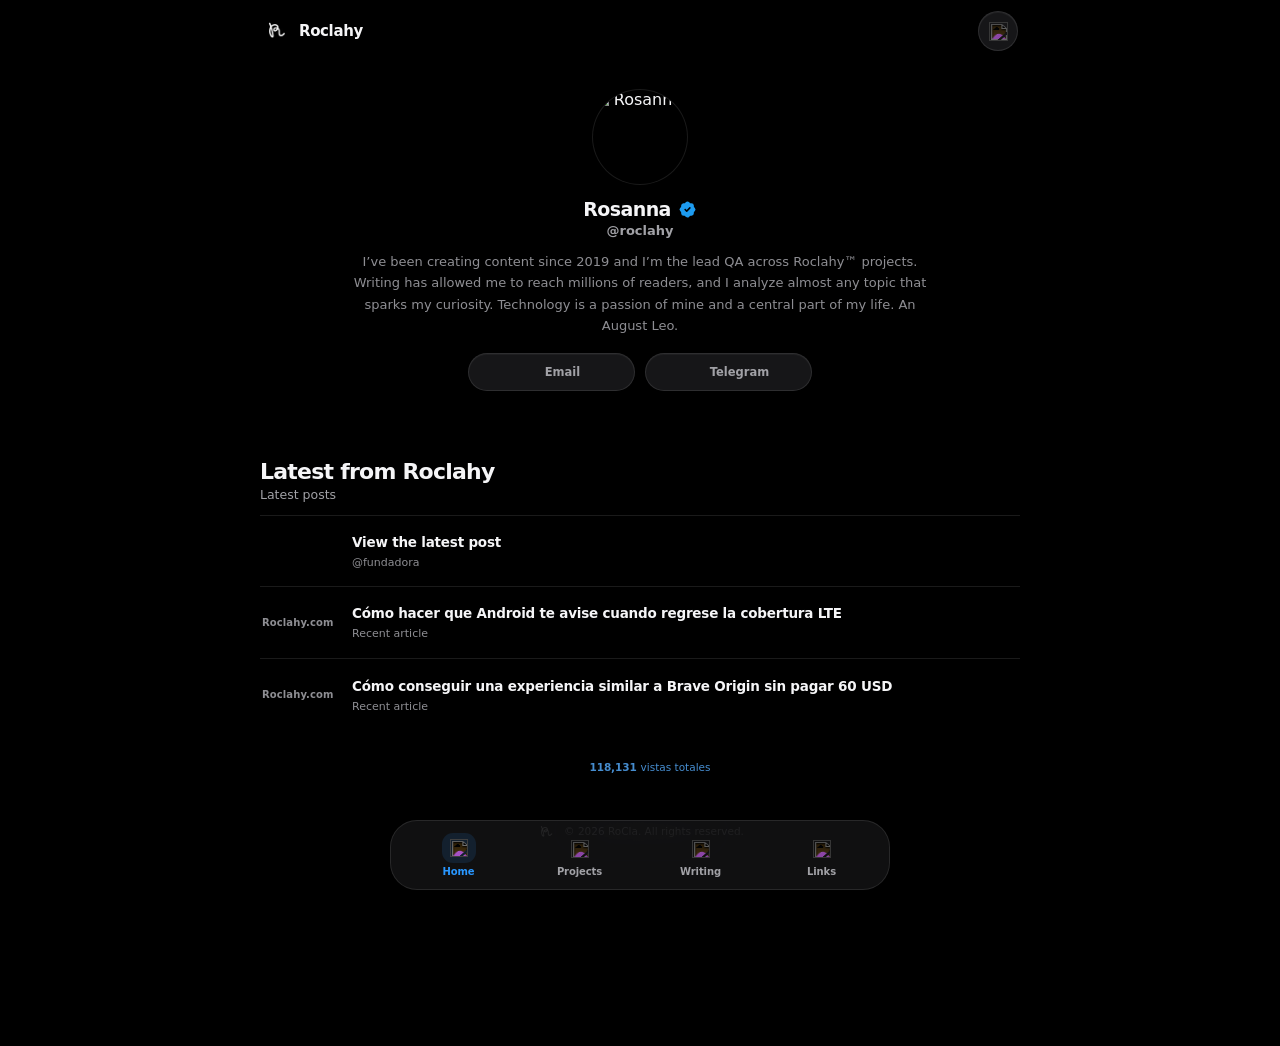
==== roclahy-preview-2026/index.html @ 0fc24453 "perf(portfolio): optimize roclahy.me for slow networks" ====
<!doctype html>
<html lang="es" data-theme="dark">
<head>
<meta charset="utf-8">
<meta name="viewport" content="width=device-width,initial-scale=1,viewport-fit=cover">
<meta name="description" content="Portfolio personal de Rosanna, conocida como Roclahy: tecnología, QA, contenido, escritura y proyectos digitales.">
<meta name="theme-color" content="#f5f5f7" media="(prefers-color-scheme: light)">
<meta name="theme-color" content="#000000" media="(prefers-color-scheme: dark)">
<meta property="og:title" content="Rosanna — Roclahy">
<meta property="og:description" content="Tecnología, QA, contenido, escritura y proyectos digitales.">
<meta property="og:type" content="website">
<meta property="og:url" content="https://roclahy.me/">
<meta property="og:image" content="https://cdn2.lnk.bi/profilepics/-1575227_20260705643.jpg">
<link rel="icon" type="image/webp" href="assets/roclahy-logo.webp">
<title>Rosanna — Roclahy</title>
<link rel="preconnect" href="https://cdn2.lnk.bi" crossorigin>
<link rel="preconnect" href="https://ico.hugeicons.com" crossorigin>
<link rel="dns-prefetch" href="//cdn2.lnk.bi">
<link rel="dns-prefetch" href="//ico.hugeicons.com">
<style>
:root{
  color-scheme:light;
  --bg:#f5f5f7;--surface:#fff;--surface2:rgba(255,255,255,.86);
  --text:#1d1d1f;--muted:#6e6e73;--faint:#86868b;
  --line:rgba(0,0,0,.08);--line2:rgba(0,0,0,.13);
  --accent:#0071e3;--accentSoft:rgba(0,113,227,.08);
  --shadow:0 18px 50px rgba(0,0,0,.07);--icon:none;
}
html[data-theme="dark"]{
  color-scheme:dark;
  --bg:#000;--surface:#161617;--surface2:rgba(28,28,30,.88);
  --text:#f5f5f7;--muted:#a1a1a6;--faint:#8e8e93;
  --line:rgba(255,255,255,.10);--line2:rgba(255,255,255,.16);
  --accent:#2997ff;--accentSoft:rgba(41,151,255,.12);
  --shadow:0 18px 50px rgba(0,0,0,.32);--icon:invert(1);
}
@media(prefers-color-scheme:dark){
  html:not([data-theme]){
    color-scheme:dark;
    --bg:#000;--surface:#161617;--surface2:rgba(28,28,30,.88);
    --text:#f5f5f7;--muted:#a1a1a6;--faint:#8e8e93;
    --line:rgba(255,255,255,.10);--line2:rgba(255,255,255,.16);
    --accent:#2997ff;--accentSoft:rgba(41,151,255,.12);
    --shadow:0 18px 50px rgba(0,0,0,.32);--icon:invert(1);
  }
}
*{box-sizing:border-box}
html{background:var(--bg);scroll-behavior:smooth}
body{
  margin:0;min-width:320px;min-height:100vh;
  padding:0 14px calc(108px + env(safe-area-inset-bottom));
  background:radial-gradient(circle at 8% 0,rgba(0,113,227,.06),transparent 26rem),var(--bg);
  color:var(--text);
  font-family:"Inter",system-ui,-apple-system,BlinkMacSystemFont,"SF Pro Text","Segoe UI",Roboto,"Helvetica Neue",Arial,sans-serif;
  -webkit-font-smoothing:antialiased;text-rendering:optimizeLegibility;
}
button,a{font:inherit;-webkit-tap-highlight-color:transparent}
button{color:inherit}
a{color:inherit;text-decoration:none}
img{display:block}
.topbar{
  position:sticky;top:0;z-index:40;width:min(100%,760px);height:64px;margin:auto;
  display:flex;align-items:center;justify-content:space-between;gap:12px;
  background:color-mix(in srgb,var(--bg) 80%,transparent);
  backdrop-filter:blur(20px) saturate(150%);-webkit-backdrop-filter:blur(20px) saturate(150%);
}
.brand{display:flex;align-items:center;gap:10px;font-size:16px;font-weight:700;letter-spacing:-.025em}
.brand-logo{width:32px;height:32px;border-radius:10px;object-fit:cover}
.theme-btn{
  width:42px;height:42px;display:grid;place-items:center;border:1px solid var(--line);
  border-radius:50%;background:var(--surface2);cursor:pointer
}
.hicon{width:19px;height:19px;object-fit:contain;filter:var(--icon);opacity:.82}
.shell{width:min(100%,760px);margin:auto}
.panel{animation:in .2s ease}
.panel[hidden]{display:none!important}
@keyframes in{from{opacity:0;transform:translateY(6px)}to{opacity:1;transform:none}}
.hero{
  display:block;text-align:center;
  padding:34px 0 28px;border-bottom:1px solid var(--line)
}
.profile-block{display:flex;flex-direction:column;align-items:center}
.profile-name{display:inline-flex;align-items:center;justify-content:center;gap:7px;margin-top:12px;font-size:18px;font-weight:750;letter-spacing:-.03em}
.profile-handle{margin-top:4px;color:var(--muted);font-size:14px;font-weight:600}
.profile-description{
  max-width:620px;margin:12px auto 0;color:var(--faint);
  font-size:13px;line-height:1.55;letter-spacing:.01em
}
.site-metric{
  display:flex;align-items:center;justify-content:center;gap:7px;
  margin:22px auto 0;padding:12px 0 0;border-top:1px solid var(--line);
  color:var(--accent);font-size:11px
}
.site-metric-icon{
  width:14px;height:14px;display:inline-block;flex:0 0 auto;
  background:currentColor;
  -webkit-mask:url("https://ico.hugeicons.com/view-stroke-rounded%402x.webp") center/contain no-repeat;
  mask:url("https://ico.hugeicons.com/view-stroke-rounded%402x.webp") center/contain no-repeat;
}
.site-metric-main{display:flex;align-items:baseline;gap:4px;flex-wrap:wrap}
.site-metric strong{font-size:11.5px;line-height:1;font-weight:700;letter-spacing:-.01em;color:currentColor}
.site-metric span{color:currentColor;font-size:11px;font-weight:550}
.verified-icon{width:19px;height:19px;color:#1d9bf0;flex:0 0 auto}
.hero h1{margin-top:24px}
.avatar{
  width:82px;height:82px;border-radius:50%;object-fit:cover;object-position:center 34%;
  box-shadow:0 0 0 1px var(--line),0 10px 26px rgba(0,0,0,.09)
}
.kicker{margin:0 0 8px;color:var(--accent);font-size:13px;font-weight:700}
h1,h2,h3{margin:0;letter-spacing:-.045em}
h1{font-size:clamp(36px,7vw,60px);line-height:1}
h2{font-size:clamp(34px,6vw,52px);line-height:1.02}
h3{font-size:20px}
.lead{
  max-width:690px;margin:14px auto 0;color:var(--muted);font-size:17px;line-height:1.5;letter-spacing:-.018em
}
.identity{
  margin:12px auto 0;color:var(--faint);font-size:13px;line-height:1.55
}
.profile-contact-links{
  display:flex;align-items:center;justify-content:center;gap:8px;margin-top:14px;flex-wrap:wrap
}
.profile-contact-links a{
  display:inline-flex;align-items:center;gap:7px;min-height:36px;padding:0 13px;
  border:1px solid var(--line);border-radius:999px;background:var(--surface2);
  color:var(--muted);font-size:11.5px;font-weight:650;
  transition:background .18s ease,border-color .18s ease,color .18s ease
}
.profile-contact-links a:hover{border-color:var(--line2);color:var(--text)}
.profile-contact-links .hicon{width:15px;height:15px}
.latest-section{padding-top:36px}
.latest-title{margin-bottom:14px}
.latest-feed{
  display:grid;overflow:hidden;border:1px solid var(--line);border-radius:22px;
  background:var(--surface)
}
.latest-item{
  min-height:74px;display:grid;grid-template-columns:78px minmax(0,1fr);align-items:center;gap:12px;
  padding:14px 16px;border-bottom:1px solid var(--line);
  transition:background .18s ease
}
.latest-item:last-child{border-bottom:0}
.latest-item:hover{background:var(--accentSoft)}
.latest-item:hover .latest-copy strong{color:var(--text)}
.latest-source{
  display:flex;align-items:center;gap:6px;color:var(--faint);font-size:10.5px;font-weight:650;
  white-space:nowrap
}
.latest-source .hicon{width:17px;height:17px}
.telegram-item .latest-source{color:#2aabee}
.latest-copy{min-width:0}
.latest-copy strong{
  display:-webkit-box;-webkit-box-orient:vertical;-webkit-line-clamp:2;overflow:hidden;
  color:var(--text);font-size:14px;line-height:1.35;letter-spacing:-.015em
}
.latest-copy small{display:block;margin-top:4px;color:var(--faint);font-size:11px;white-space:nowrap;overflow:hidden;text-overflow:ellipsis}
.telegram-item .latest-source{color:#2aabee}
.section{padding:26px 0 0}
.section-title{
  display:flex;align-items:end;justify-content:space-between;gap:14px;margin-bottom:12px
}
.section-title p{margin:0;color:var(--muted);font-size:13px}
.section-title a{color:var(--accent);font-size:13px;font-weight:650}
.rows{display:grid;gap:9px}
.row{
  min-height:76px;display:grid;grid-template-columns:auto 1fr auto;align-items:center;gap:13px;
  padding:13px 15px;border:1px solid var(--line);border-radius:20px;background:var(--surface)
}
.row:hover{border-color:var(--line2)}
.row-icon{
  width:44px;height:44px;border-radius:13px;display:grid;place-items:center;overflow:hidden;
  background:#0b0b0c;border:1px solid var(--line)
}
.row-icon img{width:100%;height:100%;object-fit:cover}
.row-icon.soft{background:var(--accentSoft)}
.row-icon.soft img{width:22px;height:22px;filter:var(--icon)}
.row-copy strong{display:block;font-size:15px;letter-spacing:-.02em}
.row-copy small{display:block;margin-top:4px;color:var(--muted);font-size:12px;line-height:1.35}
.arrow{color:var(--faint);font-size:18px}
.article-row{
  min-height:64px;display:flex;align-items:center;justify-content:space-between;gap:14px;
  padding:13px 2px;border-bottom:1px solid var(--line)
}
.article-row:first-child{border-top:1px solid var(--line)}
.article-row span:first-child{font-size:14px;font-weight:600;line-height:1.35}
.article-row small{display:block;margin-top:3px;color:var(--faint);font-size:11px}
.subhead{padding:28px 0 18px}
.subhead p{max-width:650px;margin:12px 0 0;color:var(--muted);font-size:15px;line-height:1.5}
.project-list{
  display:grid;overflow:hidden;border:1px solid var(--line);border-radius:24px;background:var(--surface)
}
.project{
  min-height:88px;display:grid;grid-template-columns:52px minmax(0,1fr);align-items:center;gap:14px;
  padding:15px 16px;border:0;border-bottom:1px solid var(--line);border-radius:0;background:transparent;
  transition:background .18s ease
}
.project:last-child{border-bottom:0}
.project:hover{background:var(--accentSoft)}
.project-logo{
  width:50px;height:50px;border-radius:14px;overflow:hidden;display:grid;place-items:center;
  background:#050505;border:1px solid var(--line)
}
.project-logo img{width:100%;height:100%;object-fit:cover}
.project-logo.rocla img{width:42px;height:42px;object-fit:contain}
.project-logo.vpn{background:#1460f3}
.project-logo.vpn img{width:42px;height:42px;object-fit:contain}
.project-logo.generic{background:var(--accentSoft)}
.project-logo.generic .hicon{width:23px;height:23px}
.project strong{display:block;font-size:16px;letter-spacing:-.025em}
.project small{display:block;margin-top:5px;color:var(--muted);font-size:12px;line-height:1.38}
.writing-card{
  overflow:hidden;border:1px solid var(--line);border-radius:28px;background:var(--surface);box-shadow:var(--shadow)
}
.writing-hero{
  padding:28px;background:linear-gradient(145deg,rgba(0,0,0,.05),transparent),var(--surface)
}
.writing-mark{
  width:52px;height:52px;margin-bottom:18px;border-radius:16px;display:grid;place-items:center;
  background:#0b0b0c
}
.writing-mark .hicon{filter:invert(1);width:25px;height:25px}
.writing-card h2{font-size:clamp(36px,7vw,56px)}
.writing-card p{max-width:640px;margin:14px 0 0;color:var(--muted);font-size:15px;line-height:1.55}
.books-grid{display:grid;grid-template-columns:repeat(2,minmax(0,1fr));gap:14px;margin-top:22px}
.book-card{display:grid;grid-template-columns:96px 1fr;gap:14px;align-items:center;padding:12px;border:1px solid var(--line);
  border-radius:22px;background:var(--surface2)}
.book-card:hover{border-color:var(--line2)}
.book-cover{width:96px;aspect-ratio:2/3;border-radius:13px;object-fit:cover;box-shadow:0 10px 28px rgba(0,0,0,.18)}
.book-copy strong{display:block;font-size:16px;letter-spacing:-.025em}
.book-copy small{display:block;margin-top:5px;color:var(--muted);font-size:12px;line-height:1.4}
.book-copy .book-cta{display:inline-flex;margin-top:11px;color:var(--accent);font-size:12px;font-weight:700}
.writing-actions{display:flex;flex-wrap:wrap;gap:9px;margin-top:20px}
.cta{
  min-height:42px;display:inline-flex;align-items:center;justify-content:center;padding:0 15px;
  border:0;border-radius:999px;background:var(--accent);color:#fff;font-size:13px;font-weight:700
}
.cta.secondary{background:var(--accentSoft);color:var(--accent)}
.writing-note{
  padding:18px 28px 24px;border-top:1px solid var(--line);color:var(--faint);font-size:12px;line-height:1.5
}
.links-card{
  padding:4px 16px;border:1px solid var(--line);border-radius:24px;background:var(--surface)
}
.link-row{
  min-height:66px;display:grid;grid-template-columns:34px 1fr auto;align-items:center;gap:12px;
  padding:10px 8px;border-bottom:1px solid var(--line)
}
.link-row:last-child{border-bottom:0}
.link-row .hicon{width:20px;height:20px;justify-self:center}
.link-row strong{display:block;font-size:15px}
.link-row small{display:block;margin-top:3px;color:var(--muted);font-size:12px}
details{
  margin-top:12px;border:1px solid var(--line);border-radius:22px;background:var(--surface);overflow:hidden
}
summary{
  min-height:62px;display:flex;align-items:center;justify-content:space-between;gap:12px;
  padding:0 16px;cursor:pointer;list-style:none;font-size:14px;font-weight:650
}
summary::-webkit-details-marker{display:none}
details[open] summary{border-bottom:1px solid var(--line)}
.collabs{
  display:flex;flex-wrap:wrap;gap:8px;padding:16px
}
.collabs span{
  padding:7px 10px;border:1px solid var(--line);border-radius:999px;color:var(--muted);font-size:11px
}
.dock{
  position:fixed;left:50%;bottom:max(10px,env(safe-area-inset-bottom));z-index:60;transform:translateX(-50%);
  width:min(calc(100% - 20px),560px);display:flex;gap:4px;padding:5px;border:1px solid var(--line);
  border-radius:22px;background:color-mix(in srgb,var(--surface) 82%,transparent);
  box-shadow:0 14px 42px rgba(0,0,0,.14);backdrop-filter:blur(28px) saturate(170%);
  -webkit-backdrop-filter:blur(24px) saturate(160%)
}
.dock button{
  flex:1;min-width:0;min-height:52px;display:flex;flex-direction:column;align-items:center;justify-content:center;gap:3px;
  border:0;border-radius:16px;background:transparent;color:var(--muted);cursor:pointer
}
.dock button.is-active{background:var(--accentSoft);color:var(--accent)}
.dock .hicon{width:18px;height:18px}
.dock span{font-size:10px;font-weight:650}
@media(max-width:620px){
  .latest-item{grid-template-columns:66px minmax(0,1fr);gap:10px;min-height:68px;padding:13px 14px}
  .latest-copy strong{font-size:13.5px}
  .books-grid{grid-template-columns:1fr}
  .book-card{grid-template-columns:86px 1fr}
  .book-cover{width:86px}
  body{padding-inline:12px}
  .topbar{height:60px}
  .hero{padding-top:22px}
  .avatar{width:78px;height:78px}
  .profile-description{max-width:330px;font-size:12.5px}
  .site-metric{margin-top:20px;padding-top:11px}
  .site-metric strong{font-size:11.5px}
  h1{font-size:42px}
  .lead{font-size:16px}
  .row{min-height:72px;border-radius:18px}
  .project{min-height:82px;padding:13px 14px}
  .project-logo{width:46px;height:46px}
  .writing-card{border-radius:24px}
  .writing-hero{padding:24px}
  .writing-note{padding:16px 24px 22px}
}
@media(prefers-reduced-motion:reduce){
  *{animation:none!important;transition:none!important;scroll-behavior:auto!important}
}
/* Apple-style refinement */
body{
  background:var(--bg);
}
.topbar{
  height:62px;
  padding:0 2px;
}
.brand{
  gap:9px;
  font-size:15px;
  font-weight:700;
}
.brand-logo{
  width:28px;
  height:28px;
  border-radius:8px;
}
.theme-btn{
  width:40px;
  height:40px;
  background:color-mix(in srgb,var(--surface2) 92%,transparent);
  box-shadow:inset 0 1px 0 rgba(255,255,255,.05);
  transition:transform .18s ease,background .18s ease,border-color .18s ease;
}
.theme-btn:active{transform:scale(.95)}
.hero{
  padding:40px 0 30px;
  border-bottom:0;
}
.avatar{
  width:84px;
  height:84px;
  box-shadow:0 0 0 1px var(--line),0 8px 24px rgba(0,0,0,.10);
}
.profile-name{
  margin-top:14px;
  font-size:19px;
  font-weight:720;
}
.profile-handle{
  margin-top:3px;
  font-size:13px;
}
.profile-description{
  max-width:430px;
  margin-top:13px;
  font-size:12.5px;
  line-height:1.6;
  letter-spacing:0;
}
.profile-contact-links{
  margin-top:16px;
}
.profile-contact-links a{
  min-height:35px;
  padding:0 12px;
  background:color-mix(in srgb,var(--surface2) 92%,transparent);
  box-shadow:inset 0 1px 0 rgba(255,255,255,.04);
}
.latest-section{
  padding-top:38px;
}
.section-title{
  margin-bottom:13px;
}
.section-title h3{
  font-size:22px;
  letter-spacing:-.035em;
}
.section-title p{
  margin-top:3px;
  font-size:12.5px;
}
.latest-feed,
.project-list,
.links-card{
  border-radius:24px;
  background:color-mix(in srgb,var(--surface) 96%,var(--bg));
  box-shadow:0 1px 0 rgba(255,255,255,.025);
}
.latest-item{
  min-height:72px;
  padding:14px 16px;
}
.latest-source{
  font-size:10px;
  letter-spacing:.01em;
}
.latest-copy strong{
  font-size:13.5px;
  line-height:1.38;
}
.project{
  min-height:86px;
  padding:14px 16px;
}
.project-logo{
  width:48px;
  height:48px;
  border-radius:13px;
}
.project strong{
  font-size:15.5px;
}
.project small{
  margin-top:4px;
  line-height:1.42;
}
.writing-card{
  border-radius:26px;
  box-shadow:0 1px 0 rgba(255,255,255,.025);
}
.writing-hero{
  padding:26px;
  background:var(--surface);
}
.book-card{
  border-radius:20px;
  background:color-mix(in srgb,var(--surface2) 94%,transparent);
}
.links-card{
  padding:3px 14px;
}
details{
  border-radius:20px;
  background:color-mix(in srgb,var(--surface) 96%,var(--bg));
}
.site-metric{
  margin:30px auto 0;
  padding:0;
  border:0;
  opacity:.82;
  font-size:10.5px;
  color:color-mix(in srgb,var(--accent) 78%,var(--text));
}
.site-metric-icon{
  width:13px;
  height:13px;
}
.site-metric strong{
  font-size:10.5px;
  font-weight:650;
  color:currentColor;
}
.site-metric span{
  font-size:10.5px;
  font-weight:500;
  color:currentColor;
}
.dock{
  border-radius:24px;
  background:color-mix(in srgb,var(--surface) 78%,transparent);
  box-shadow:0 12px 38px rgba(0,0,0,.16);
  backdrop-filter:blur(30px) saturate(180%);
  -webkit-backdrop-filter:blur(30px) saturate(180%);
}
.dock button{
  border-radius:18px;
}
.dock button.is-active{
  background:color-mix(in srgb,var(--accent) 14%,transparent);
}
.site-footer{
  width:min(100%,760px);
  margin:34px auto 0;
  padding:0 0 28px;
  color:var(--faint);
  text-align:center;
  font-size:10.5px;
  line-height:1.4;
}
@media(max-width:620px){
  .hero{padding-top:30px;padding-bottom:26px}
  .avatar{width:80px;height:80px}
  .latest-section{padding-top:34px}
  .latest-feed,.project-list,.links-card{border-radius:22px}
  .site-metric{margin-top:26px}
  .site-footer{margin-top:28px;padding-bottom:24px}
}

/* Structural refinements */
.latest-feed{
  display:grid;
  overflow:visible;
  border:0;
  border-radius:0;
  background:transparent;
  box-shadow:none;
}
.latest-item{
  min-height:72px;
  padding:14px 2px;
  border-bottom:1px solid var(--line);
  background:transparent;
}
.latest-item:first-child{border-top:1px solid var(--line)}
.latest-item:hover{background:transparent}
.latest-source{justify-content:flex-start}
.telegram-item .latest-source{
  justify-content:center;
  align-self:stretch;
}
.project-list{
  display:grid;
  gap:10px;
  overflow:visible;
  border:0;
  border-radius:0;
  background:transparent;
  box-shadow:none;
}
.project{
  min-height:86px;
  padding:14px 16px;
  border:1px solid var(--line);
  border-radius:21px;
  background:color-mix(in srgb,var(--surface) 96%,var(--bg));
  box-shadow:0 1px 0 rgba(255,255,255,.025);
}
.project:last-child{border-bottom:1px solid var(--line)}
.project:hover{background:var(--surface2);border-color:var(--line2)}
.roclahy-tech-logo{
  background:#050505;
}
.roclahy-tech-logo img{
  width:100%;
  height:100%;
  object-fit:cover;
}
.writing-mark{display:none!important}

/* Cleaner Apple-like tab bar */
.dock{
  width:min(calc(100% - 24px),500px);
  gap:2px;
  padding:7px 8px;
  border-radius:27px;
  background:color-mix(in srgb,var(--surface) 74%,transparent);
  border:1px solid var(--line);
  box-shadow:0 12px 36px rgba(0,0,0,.16);
  backdrop-filter:blur(32px) saturate(190%);
  -webkit-backdrop-filter:blur(32px) saturate(190%);
}
.dock button{
  min-height:54px;
  gap:2px;
  border-radius:18px;
  background:transparent!important;
  color:var(--muted);
}
.dock-icon{
  width:34px;
  height:30px;
  display:grid;
  place-items:center;
  border-radius:11px;
  transition:background .18s ease,transform .18s ease;
}
.dock-label{
  font-size:9.5px;
  font-weight:650;
  letter-spacing:-.01em;
}
.dock button.is-active{
  color:var(--accent);
}
.dock button.is-active .dock-icon{
  background:var(--accentSoft);
  transform:translateY(-1px);
}
.dock button.is-active .dock-icon .hicon{
  opacity:1;
}
.dock button:active .dock-icon{transform:scale(.94)}

/* Footer is deliberately separated from the fixed navigation */
.site-footer{
  display:flex;
  align-items:center;
  justify-content:center;
  gap:8px;
  width:min(100%,760px);
  margin:34px auto 0;
  padding:14px 0 calc(96px + env(safe-area-inset-bottom));
  color:var(--faint);
  font-size:10.5px;
  text-align:center;
}
.site-footer-logo{
  width:20px;
  height:20px;
  border-radius:6px;
  object-fit:cover;
  opacity:.82;
}
@media(max-width:620px){
  .project-list{gap:9px}
  .project{border-radius:20px}
  .dock{width:calc(100% - 24px)}
  .site-footer{padding-bottom:calc(94px + env(safe-area-inset-bottom))}
}

/* Profile balance refinement */
.profile-contact-links{
  display:grid;
  grid-template-columns:repeat(2,minmax(0,1fr));
  width:min(100%,344px);
  margin:16px auto 0;
  gap:10px;
}
.profile-contact-links a{
  width:100%;
  min-height:38px;
  padding:0 14px;
  justify-content:center;
}
.hero{
  padding-top:28px;
}
.avatar{
  width:94px;
  height:94px;
}
@media(max-width:620px){
  .hero{padding-top:18px}
  .avatar{width:90px;height:90px}
  .profile-contact-links{width:min(100%,340px)}
}

/* Bio copy refinement */
.profile-description{
  max-width:590px;
  font-size:13px;
  line-height:1.65;
}
@media(max-width:620px){
  .profile-description{max-width:540px;font-size:12.5px;line-height:1.62}
}
</style>
</head>
<body>
<header class="topbar">
  <a class="brand" href="#inicio" data-go="inicio" aria-label="Roclahy, inicio">
    <img class="brand-logo" src="assets/roclahy-logo.webp" alt="" aria-hidden="true" width="28" height="28" decoding="async">
    <span>Roclahy</span>
  </a>
  <button class="theme-btn" id="themeButton" type="button" aria-label="Cambiar a tema claro" title="Cambiar tema">
    <img class="hicon" id="themeIcon" src="https://ico.hugeicons.com/sun-03-stroke-rounded%402x.webp" alt="" aria-hidden="true">
  </button>
</header>

<main class="shell">
  <section class="panel" data-panel="inicio">
    <div class="hero">
      <div class="profile-block">
        <img class="avatar" src="https://cdn2.lnk.bi/profilepics/-1575227_20260705643.jpg" alt="Rosanna" width="82" height="82" fetchpriority="high" decoding="async">
        <div class="profile-name">
          <span>Rosanna</span>
          <svg class="verified-icon" viewBox="0 0 24 24" fill="currentColor" aria-label="Cuenta oficial verificada" role="img">
            <path d="M12.01 2.011a3.2 3.2 0 0 1 2.113 .797l.154 .145l.698 .698a1.2 1.2 0 0 0 .71 .341l.135 .008h1a3.2 3.2 0 0 1 3.195 3.018l.005 .182v1c0 .27 .092 .533 .258 .743l.09 .1l.697 .698a3.2 3.2 0 0 1 .147 4.382l-.145 .154l-.698 .698a1.2 1.2 0 0 0 -.341 .71l-.008 .135v1a3.2 3.2 0 0 1 -3.018 3.195l-.182 .005h-1a1.2 1.2 0 0 0 -.743 .258l-.1 .09l-.698 .697a3.2 3.2 0 0 1 -4.382 .147l-.154 -.145l-.698 -.698a1.2 1.2 0 0 0 -.71 -.341l-.135 -.008h-1a3.2 3.2 0 0 1 -3.195 -3.018l-.005 -.182v-1a1.2 1.2 0 0 0 -.258 -.743l-.09 -.1l-.697 -.698a3.2 3.2 0 0 1 -.147 -4.382l.145 -.154l.698 -.698a1.2 1.2 0 0 0 .341 -.71l.008 -.135v-1l.005 -.182a3.2 3.2 0 0 1 3.013 -3.013l.182 -.005h1a1.2 1.2 0 0 0 .743 -.258l.1 -.09l.698 -.697a3.2 3.2 0 0 1 2.269 -.944zm3.697 7.282a1 1 0 0 0 -1.414 0l-3.293 3.292l-1.293 -1.292l-.094 -.083a1 1 0 0 0 -1.32 1.497l2 2l.094 .083a1 1 0 0 0 1.32 -.083l4 -4l.083 -.094a1 1 0 0 0 -.083 -1.32z"/>
          </svg>
        </div>
        <div class="profile-handle">@roclahy</div>
        <p class="profile-description" data-i18n="profile_description">Escribo contenido desde 2019 y soy la principal QA de los proyectos de Roclahy™. Escribir me ha permitido llegar a millones de lectores, y analizo casi cualquier tema que despierte mi curiosidad. La tecnología me apasiona y ocupa una parte central de mi vida. Leo de agosto.</p>
      </div>
      <div class="profile-contact-links" aria-label="Contacto rápido">
        <a href="mailto:ros@pm.me">
          <img class="hicon" src="https://ico.hugeicons.com/mail-01-stroke-rounded%402x.webp" alt="" aria-hidden="true">
          <span data-i18n="email">Correo</span>
        </a>
        <a href="https://t.me/fundadora" target="_blank" rel="noopener">
          <img class="hicon" src="https://ico.hugeicons.com/telegram-stroke-rounded%402x.webp" alt="" aria-hidden="true">
          <span data-i18n="telegram">Telegram</span>
        </a>
      </div>
    </div>
    <div class="section latest-section">
      <div class="section-title latest-title">
        <div><h3 data-i18n="latest_title">Último en Roclahy</h3><p data-i18n="latest_subtitle">Publicaciones más recientes</p></div>
      </div>

      <div class="latest-feed" id="latestFeed">
        <a class="latest-item telegram-item" id="latestTelegram" href="https://t.me/fundadora" target="_blank" rel="noopener">
          <span class="latest-source" aria-label="Publicación del canal de Telegram">
            <img class="hicon" src="https://ico.hugeicons.com/telegram-stroke-rounded%402x.webp" alt="" aria-hidden="true">
          </span>
          <span class="latest-copy">
            <strong id="latestTelegramText">Ver la publicación más reciente</strong>
            <small id="latestTelegramMeta">@fundadora</small>
          </span>
        </a>

        <a class="latest-item" id="latestArticle1" href="https://roclahy.com/2026/08/como-hacer-que-android-te-avise-cuando.html" target="_blank" rel="noopener">
          <span class="latest-source">Roclahy.com</span>
          <span class="latest-copy">
            <strong>Cómo hacer que Android te avise cuando regrese la cobertura LTE</strong>
            <small data-i18n="recent_article">Artículo reciente</small>
          </span>
        </a>

        <a class="latest-item" id="latestArticle2" href="https://roclahy.com/2026/04/como-conseguir-una-experiencia-similar.html" target="_blank" rel="noopener">
          <span class="latest-source">Roclahy.com</span>
          <span class="latest-copy">
            <strong>Cómo conseguir una experiencia similar a Brave Origin sin pagar 60 USD</strong>
            <small data-i18n="recent_article">Artículo reciente</small>
          </span>
        </a>
      </div>
    </div>

    <div class="site-metric" aria-label="Vistas totales del sitio">
      <span class="site-metric-icon" aria-hidden="true"></span>
      <div class="site-metric-main">
        <strong id="siteViewsTotal">118,131</strong>
        <span>vistas totales</span>
      </div>
    </div>
  </section>

  <section class="panel" data-panel="proyectos" hidden>
    <div class="subhead">
      <p class="kicker" data-i18n="projects_kicker">Selección</p>
      <h2 data-i18n="projects_title">Proyectos</h2>
      <p data-i18n="projects_intro">Una selección de proyectos en los que trabajo.</p>
    </div>
    <div class="project-list">
      <a class="project" href="https://roclaussd.roclahy.com/" target="_blank" rel="noopener">
        <span class="project-logo rocla"><img src="https://roclaussd.roclahy.com/assets/logo.svg?v=20260904-43" alt="Logo de RoCla USSD" loading="lazy" decoding="async" fetchpriority="low"></span>
        <span><strong>RoCla USSD</strong><small data-i18n="project_ussd">Una app Android ligera para gestionar tu línea Cubacel: planes, consultas, red y seguridad.</small></span>
      </a>
      <a class="project" href="https://roclavpn.com" target="_blank" rel="noopener">
        <span class="project-logo vpn"><img src="https://vpn.roclahy.com/roclavpn-logo.webp" alt="Logo de RoCla VPN" loading="lazy" decoding="async" fetchpriority="low"></span>
        <span><strong>RoCla VPN</strong><small data-i18n="project_vpn">Una VPN multiprotocolo pensada para Cuba, con herramientas contra bloqueos, censura y anuncios.</small></span>
      </a>
      <a class="project" href="https://astra.roclahy.com/" target="_blank" rel="noopener">
        <span class="project-logo"><img src="assets/astra-logo.webp" alt="Logo de ASTRA" loading="lazy" decoding="async" fetchpriority="low"></span>
        <span><strong>ASTRA</strong><small data-i18n="project_astra">Una plataforma para crear asistentes de Telegram entrenados con tu propio conocimiento y potenciados por IA.</small></span>
      </a>
      <a class="project" href="https://roclahy.com/" target="_blank" rel="noopener">
        <span class="project-logo"><img src="assets/roclahy-com-logo.webp" alt="Logo de Roclahy.com" loading="lazy" decoding="async" fetchpriority="low"></span>
        <span><strong>Roclahy.com</strong><small data-i18n="project_roclahy">Mi publicación de tecnología, con tutoriales, reseñas, análisis y soluciones para el día a día digital.</small></span>
      </a>
    </div>
  </section>

  <section class="panel" data-panel="escritura" hidden>
    <div class="subhead">
      <p class="kicker" data-i18n="writing_kicker">Escritura</p>
      <h2 data-i18n="writing_title">También escribo ficción.</h2>
      <p data-i18n="writing_intro">La tecnología es una parte de lo que hago; la escritura es otra.</p>
    </div>
    <article class="writing-card">
      <div class="writing-hero">
        <p class="kicker" data-i18n="bebe_kicker">Una historia Wenclair</p>
        <h2>Bebé Addams</h2>
        <p data-i18n="bebe_desc">Bebé Addams es mi proyecto de ficción dentro del universo de los Addams, con humor oscuro, drama y una historia contada desde mi propia mirada.</p>
        <div class="books-grid">
          <a class="book-card" href="https://www.wattpad.com/story/404172546" target="_blank" rel="noopener">
            <img class="book-cover" src="assets/bebe-addams-1.webp" alt="Portada de Bebé Addams, libro 1" loading="lazy" decoding="async" fetchpriority="low">
            <span class="book-copy"><strong data-i18n="book1">Libro 1</strong><small data-i18n="book1_meta">Bebé Addams · Popular</small><span class="book-cta" data-i18n="read_wattpad">Leer en Wattpad</span></span>
          </a>
          <a class="book-card" href="https://www.wattpad.com/story/406864800" target="_blank" rel="noopener">
            <img class="book-cover" src="assets/bebe-addams-2.webp" alt="Portada rosa de Bebé Addams, libro 2" loading="lazy" decoding="async" fetchpriority="low">
            <span class="book-copy"><strong data-i18n="book2">Libro 2</strong><small data-i18n="book2_meta">Bebé Addams · Nuevo</small><span class="book-cta" data-i18n="read_wattpad">Leer en Wattpad</span></span>
          </a>
        </div>
      </div>
      <div class="writing-note" data-i18n="bebe_note">Bebé Addams llegó al #1 de la categoría Wenclair en Wattpad en español. Actualmente tiene dos libros y una banda sonora para acompañar la lectura.</div>
    </article>

    <div class="section">
      <div class="section-title"><div><h3 data-i18n="tech_writing_title">Escritura tecnológica</h3><p data-i18n="tech_writing_subtitle">También escribo sobre tecnología.</p></div></div>
      <a class="row" href="https://roclahy.com/" target="_blank" rel="noopener">
        <span class="row-icon roclahy-tech-logo"><img id="roclahyTechLogo" alt="Logo de Roclahy.com"></span>
        <span class="row-copy"><strong>Roclahy.com</strong><small data-i18n="tech_writing_desc">Artículos, análisis, tutoriales, reseñas y opinión sobre tecnología.</small></span>
      </a>
    </div>
  </section>

  <section class="panel" data-panel="enlaces" hidden>
    <div class="subhead">
      <p class="kicker" data-i18n="links_kicker">Enlaces oficiales</p>
      <h2 data-i18n="links_title">Dónde encontrarme</h2>
      <p data-i18n="links_intro">Aquí están mis enlaces oficiales.</p>
    </div>
    <div class="links-card">
      <a class="link-row" href="https://roclahy.com/" target="_blank" rel="noopener">
        <img class="hicon" src="https://ico.hugeicons.com/globe-02-stroke-rounded%402x.webp" alt=""><span><strong>Roclahy.com</strong><small data-i18n="official_site">Sitio oficial</small></span>
      </a>
      <a class="link-row" href="https://t.me/fundadora" target="_blank" rel="noopener">
        <img class="hicon" src="https://ico.hugeicons.com/telegram-stroke-rounded%402x.webp" alt=""><span><strong>Telegram</strong><small>t.me/fundadora</small></span>
      </a>
      <a class="link-row" href="mailto:ros@pm.me">
        <img class="hicon" src="https://ico.hugeicons.com/mail-01-stroke-rounded%402x.webp" alt=""><span><strong data-i18n="email">Correo</strong><small>ros@pm.me</small></span>
      </a>
    </div>

    <details>
      <summary><span data-i18n="collabs">Colaboraciones y trayectoria</span><span class="disclosure">＋</span></summary>
      <div class="collabs">
        <span>Lnk.Bio</span><span>Solid Explorer</span><span>Telegraph X</span><span>2FAS Auth</span><span>Proton</span>
        <span>Combot</span><span>NotifyMe.Music</span><span>ReactBot</span><span>EmailGate</span><span>Spotify Release</span>
        <span>Livegram</span><span>Keep Bot</span><span>Sats.mobi</span>
      </div>
    </details>
  </section>
</main>

<footer class="site-footer">
    <img class="site-footer-logo" src="assets/roclahy-logo.webp" alt="" aria-hidden="true" loading="lazy" decoding="async" fetchpriority="low">
    <span data-i18n="footer">© 2026 RoCla. Derechos reservados.</span>
  </footer>

<nav class="dock" aria-label="Navegación del portfolio" data-i18n-aria="nav_aria">
  <button type="button" class="is-active" data-nav="inicio">
    <span class="dock-icon"><img class="hicon" src="https://ico.hugeicons.com/home-01-stroke-rounded%402x.webp" alt=""></span>
    <span class="dock-label" data-i18n="nav_home">Inicio</span>
  </button>
  <button type="button" data-nav="proyectos">
    <span class="dock-icon"><img class="hicon" src="https://ico.hugeicons.com/briefcase-02-stroke-rounded%402x.webp" alt=""></span>
    <span class="dock-label" data-i18n="nav_projects">Proyectos</span>
  </button>
  <button type="button" data-nav="escritura">
    <span class="dock-icon"><img class="hicon" src="https://ico.hugeicons.com/pencil-edit-01-stroke-rounded%402x.webp" alt=""></span>
    <span class="dock-label" data-i18n="nav_writing">Escritura</span>
  </button>
  <button type="button" data-nav="enlaces">
    <span class="dock-icon"><img class="hicon" src="https://ico.hugeicons.com/link-01-stroke-rounded%402x.webp" alt=""></span>
    <span class="dock-label" data-i18n="nav_links">Enlaces</span>
  </button>
</nav>

<script>
(() => {
  const root=document.documentElement;
  const panels=[...document.querySelectorAll('[data-panel]')];
  const nav=[...document.querySelectorAll('[data-nav]')];
  const go=[...document.querySelectorAll('[data-go]')];
  const trigger=document.getElementById('themeButton');
  const themeIcon=document.getElementById('themeIcon');

  const browserLanguage=(navigator.languages?.[0]||navigator.language||'es').toLowerCase();
  const locale=browserLanguage.startsWith('en')?'en':'es';
  const messages={
    es:{
      profile_description:'Escribo contenido desde 2019 y soy la principal QA de los proyectos de Roclahy™. Escribir me ha permitido llegar a millones de lectores, y analizo casi cualquier tema que despierte mi curiosidad. La tecnología me apasiona y ocupa una parte central de mi vida. Leo de agosto.',
      telegram:'Telegram',
      email:'Correo',
      latest_title:'Último en Roclahy',
      latest_subtitle:'Publicaciones más recientes',
      projects_kicker:'Selección',
      projects_title:'Proyectos',
      projects_intro:'Una selección de proyectos en los que trabajo.',
      project_ussd:'Una app Android ligera para gestionar tu línea Cubacel: planes, consultas, red y seguridad.',
      project_vpn:'Una VPN multiprotocolo pensada para Cuba, con herramientas contra bloqueos, censura y anuncios.',
      project_astra:'Una plataforma para crear asistentes de Telegram entrenados con tu propio conocimiento y potenciados por IA.',
      project_roclahy:'Mi publicación de tecnología, con tutoriales, reseñas, análisis y soluciones para el día a día digital.',
      writing_kicker:'Escritura',
      writing_title:'También escribo ficción.',
      writing_intro:'La tecnología es una parte de lo que hago; la escritura es otra.',
      bebe_kicker:'Una historia Wenclair',
      bebe_desc:'Bebé Addams es mi proyecto de ficción dentro del universo de los Addams, con humor oscuro, drama y una historia contada desde mi propia mirada.',
      bebe_note:'Bebé Addams llegó al #1 de la categoría Wenclair en Wattpad en español. Actualmente tiene dos libros y una banda sonora para acompañar la lectura.',
      book1:'Libro 1',
      book1_meta:'Bebé Addams · Popular',
      book2:'Libro 2',
      book2_meta:'Bebé Addams · Nuevo',
      read_wattpad:'Leer en Wattpad',
      tech_writing_title:'Escritura tecnológica',
      tech_writing_subtitle:'También escribo sobre tecnología.',
      tech_writing_desc:'Artículos, análisis, tutoriales, reseñas y opinión sobre tecnología.',
      links_kicker:'Enlaces oficiales',
      links_title:'Dónde encontrarme',
      links_intro:'Aquí están mis enlaces oficiales.',
      official_site:'Sitio oficial',
      collabs:'Colaboraciones y trayectoria',
      nav_home:'Inicio',
      nav_projects:'Proyectos',
      nav_writing:'Escritura',
      nav_links:'Enlaces',
      nav_aria:'Navegación del portfolio',
      footer:'© 2026 RoCla. Derechos reservados.',
      recent_post:'Ver la publicación más reciente',
      recent_article:'Artículo reciente',
      views:'vistas totales',
      theme_light:'Cambiar a tema claro',
      theme_dark:'Cambiar a tema oscuro',
      verified:'Cuenta oficial verificada'
    },
    en:{
      profile_description:'I’ve been creating content since 2019 and I’m the lead QA across Roclahy™ projects. Writing has allowed me to reach millions of readers, and I analyze almost any topic that sparks my curiosity. Technology is a passion of mine and a central part of my life. An August Leo.',
      telegram:'Telegram',
      email:'Email',
      latest_title:'Latest from Roclahy',
      latest_subtitle:'Latest posts',
      projects_kicker:'Selected work',
      projects_title:'Projects',
      projects_intro:'A selection of projects I work on.',
      project_ussd:'A lightweight Android app for managing your Cubacel line, including plans, queries, network tools, and security.',
      project_vpn:'A multi-protocol VPN built with Cuba in mind, with tools for bypassing blocks, censorship, and ads.',
      project_astra:'A platform for creating Telegram assistants trained on your own knowledge and powered by AI.',
      project_roclahy:'My technology publication, with tutorials, reviews, analysis, and practical solutions for everyday digital life.',
      writing_kicker:'Writing',
      writing_title:'I also write fiction.',
      writing_intro:'Technology is one part of what I do; writing is another.',
      bebe_kicker:'A Wenclair story',
      bebe_desc:'Bebé Addams is my fiction project set in the Addams universe, with dark humor, drama, and a story told from my own perspective.',
      bebe_note:'Bebé Addams reached #1 in Wattpad’s Spanish-language Wenclair category. It currently has two books and a soundtrack to accompany the reading experience.',
      book1:'Book 1',
      book1_meta:'Bebé Addams · Popular',
      book2:'Book 2',
      book2_meta:'Bebé Addams · New',
      read_wattpad:'Read on Wattpad',
      tech_writing_title:'Technology writing',
      tech_writing_subtitle:'I also write about technology.',
      tech_writing_desc:'Articles, analysis, tutorials, reviews, and technology commentary.',
      links_kicker:'Official links',
      links_title:'Find me here',
      links_intro:'These are my official links.',
      official_site:'Official site',
      collabs:'Collaborations and work',
      nav_home:'Home',
      nav_projects:'Projects',
      nav_writing:'Writing',
      nav_links:'Links',
      nav_aria:'Portfolio navigation',
      footer:'© 2026 RoCla. All rights reserved.',
      recent_post:'View the latest post',
      recent_article:'Recent article',
      views:'total views',
      theme_light:'Switch to light mode',
      theme_dark:'Switch to dark mode',
      verified:'Official verified account'
    }
  };
  const t=(key)=>messages[locale][key]||messages.es[key]||key;
  document.documentElement.lang=locale;
  document.title=locale==='en'?'Rosanna — Roclahy':'Rosanna — Roclahy';
  document.querySelectorAll('[data-i18n]').forEach((el)=>{
    const key=el.dataset.i18n;
    if(messages[locale][key]) el.textContent=messages[locale][key];
  });
  document.querySelectorAll('[data-i18n-aria]').forEach((el)=>{
    const key=el.dataset.i18nAria;
    if(messages[locale][key]) el.setAttribute('aria-label',messages[locale][key]);
  });
  const verified=document.querySelector('.verified-icon');
  if(verified) verified.setAttribute('aria-label',t('verified'));
  const metricLabel=document.querySelector('.site-metric span');
  if(metricLabel) metricLabel.textContent=t('views');
  const tgFallback=document.getElementById('latestTelegramText');
  if(tgFallback) tgFallback.textContent=t('recent_post');

  const techLogo=document.getElementById('roclahyTechLogo');
  const projectTechLogo=document.querySelector('a.project[href="https://roclahy.com/"] .project-logo img');
  if(techLogo && projectTechLogo) techLogo.src=projectTechLogo.src;

  async function loadPortfolioFeed(){
    try{
      const res=await fetch('https://roclahy.com/api/portfolio-feed',{cache:'no-store'});
      if(!res.ok) throw new Error('feed');
      const data=await res.json();

      const tg=document.getElementById('latestTelegram');
      const tgText=document.getElementById('latestTelegramText');
      const tgMeta=document.getElementById('latestTelegramMeta');
      if(data.telegram && tg && tgText){
        tg.href=data.telegram.url || 'https://t.me/fundadora';
        tgText.textContent=data.telegram.text || 'Nueva publicación en Telegram';
        if(tgMeta) tgMeta.textContent=data.telegram.date || '@fundadora';
      }

      const articles=[data.articles?.[0],data.articles?.[1]];
      ['latestArticle1','latestArticle2'].forEach((id,index)=>{
        const item=document.getElementById(id);
        const article=articles[index];
        if(!item || !article) return;
        item.href=article.url;
        const title=item.querySelector('strong');
        const meta=item.querySelector('small');
        if(title) title.textContent=article.title;
        if(meta) meta.textContent=article.category || t('recent_article');
      });
    }catch(_){}
  }
  const runWhenIdle=(fn,timeout=1800)=>{
    if('requestIdleCallback' in window) requestIdleCallback(fn,{timeout});
    else setTimeout(fn,700);
  };
  runWhenIdle(loadPortfolioFeed,2200);

  async function loadSiteViews(){
    const totalEl=document.getElementById('siteViewsTotal');
    if(!totalEl) return;

    try{
      const res=await fetch('/api/views?count=1',{
        method:'GET',
        cache:'no-store',
        credentials:'same-origin'
      });
      if(!res.ok) throw new Error('views');
      const data=await res.json();
      const total=Number(data?.total);
      if(Number.isSafeInteger(total) && total>=118131){
        totalEl.textContent=new Intl.NumberFormat(locale==='en'?'en-US':'es-ES').format(total);
      }
    }catch(_){
      // Keep the imported Lnk.Bio baseline visible if the counter is unavailable.
    }
  }
  runWhenIdle(loadSiteViews,2600);

  function show(name){
    panels.forEach(p=>p.hidden=p.dataset.panel!==name);
    nav.forEach(b=>b.classList.toggle('is-active',b.dataset.nav===name));
    history.replaceState(null,'','#'+name);
    window.scrollTo({top:0,behavior:'smooth'});
  }
  nav.forEach(b=>b.addEventListener('click',()=>show(b.dataset.nav)));
  go.forEach(b=>b.addEventListener('click',(e)=>{if(b.dataset.go){e.preventDefault();show(b.dataset.go)}}));
  const start=location.hash.slice(1);
  if(panels.some(p=>p.dataset.panel===start))show(start);

  function applyTheme(mode){
    const value=mode==='light'?'light':'dark';
    root.setAttribute('data-theme',value);
    localStorage.setItem('roclahy-theme',value);

    const next=value==='dark'?'light':'dark';
    if(themeIcon){
      themeIcon.src=next==='light'
        ? 'https://ico.hugeicons.com/sun-03-stroke-rounded%402x.webp'
        : 'https://ico.hugeicons.com/moon-02-stroke-rounded%402x.webp';
    }
    if(trigger){
      trigger.setAttribute('aria-label',next==='light'?t('theme_light'):t('theme_dark'));
    }
  }

  applyTheme(localStorage.getItem('roclahy-theme')==='light'?'light':'dark');
  trigger.addEventListener('click',()=>{
    const current=root.getAttribute('data-theme')==='light'?'light':'dark';
    applyTheme(current==='dark'?'light':'dark');
  });
})();
</script>
</body>
</html>
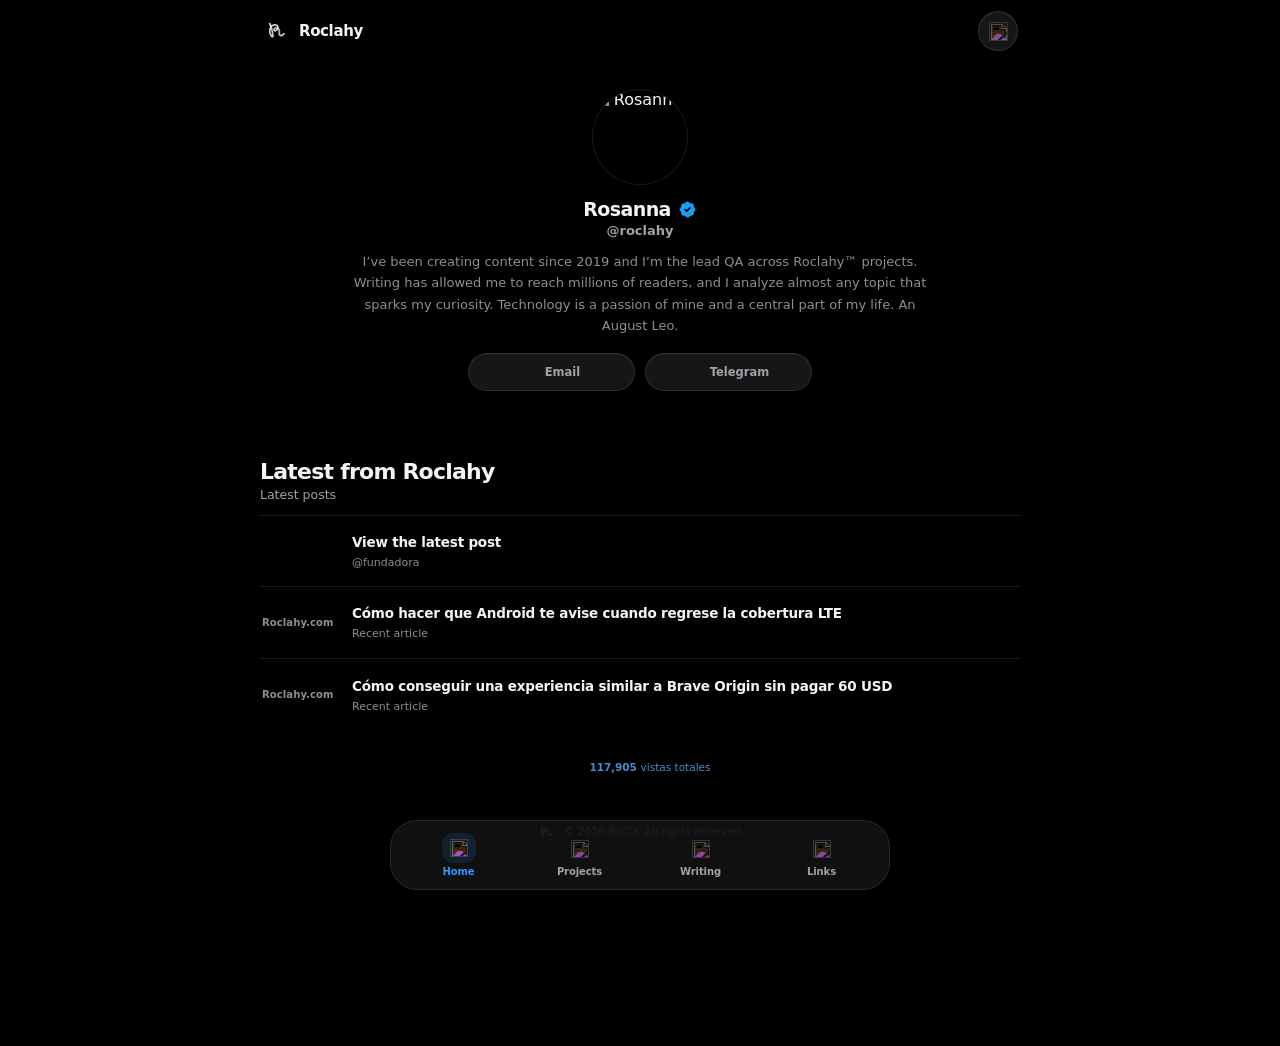
==== commit fdbffe5e: "fix(portfolio): animate views when metric enters viewport" ====
--- a/roclahy-preview-2026/index.html
+++ b/roclahy-preview-2026/index.html
@@ -995,6 +995,72 @@
   };
   runWhenIdle(loadPortfolioFeed,2200);
 
+  const siteViewsState={
+    target:118131,
+    ready:false,
+    visible:false,
+    animated:false
+  };
+
+  const formatSiteViews=(value)=>
+    new Intl.NumberFormat(locale==='en'?'en-US':'es-ES').format(value);
+
+  function animateSiteViews(){
+    const totalEl=document.getElementById('siteViewsTotal');
+    if(!totalEl || siteViewsState.animated || !siteViewsState.visible || !siteViewsState.ready) return;
+
+    siteViewsState.animated=true;
+    const target=siteViewsState.target;
+    const reduceMotion=window.matchMedia?.('(prefers-reduced-motion: reduce)')?.matches;
+
+    if(reduceMotion){
+      totalEl.textContent=formatSiteViews(target);
+      return;
+    }
+
+    const duration=1600;
+    const startedAt=performance.now();
+    totalEl.textContent='0';
+
+    const tick=(now)=>{
+      const progress=Math.min(1,(now-startedAt)/duration);
+      const eased=1-Math.pow(1-progress,4);
+      totalEl.textContent=formatSiteViews(Math.round(target*eased));
+
+      if(progress<1){
+        requestAnimationFrame(tick);
+      }else{
+        totalEl.textContent=formatSiteViews(target);
+      }
+    };
+
+    requestAnimationFrame(tick);
+  }
+
+  function observeSiteViews(){
+    const metric=document.querySelector('.site-metric');
+    if(!metric) return;
+
+    if(!('IntersectionObserver' in window)){
+      siteViewsState.visible=true;
+      animateSiteViews();
+      return;
+    }
+
+    const observer=new IntersectionObserver((entries)=>{
+      const entry=entries[0];
+      if(!entry?.isIntersecting || entry.intersectionRatio<0.35) return;
+
+      siteViewsState.visible=true;
+      observer.disconnect();
+      animateSiteViews();
+    },{
+      threshold:[0,0.35,0.75]
+    });
+
+    observer.observe(metric);
+  }
+
   async function loadSiteViews(){
     const totalEl=document.getElementById('siteViewsTotal');
     if(!totalEl) return;
@@ -1009,13 +1075,18 @@
       const data=await res.json();
       const total=Number(data?.total);
       if(Number.isSafeInteger(total) && total>=118131){
-        totalEl.textContent=new Intl.NumberFormat(locale==='en'?'en-US':'es-ES').format(total);
+        siteViewsState.target=total;
       }
     }catch(_){
-      // Keep the imported Lnk.Bio baseline visible if the counter is unavailable.
+      // Keep the imported Lnk.Bio baseline if the counter is unavailable.
+    }finally{
+      siteViewsState.ready=true;
+      animateSiteViews();
     }
   }
-  runWhenIdle(loadSiteViews,2600);
+
+  observeSiteViews();
+  runWhenIdle(loadSiteViews,1200);
 
   function show(name){
     panels.forEach(p=>p.hidden=p.dataset.panel!==name);
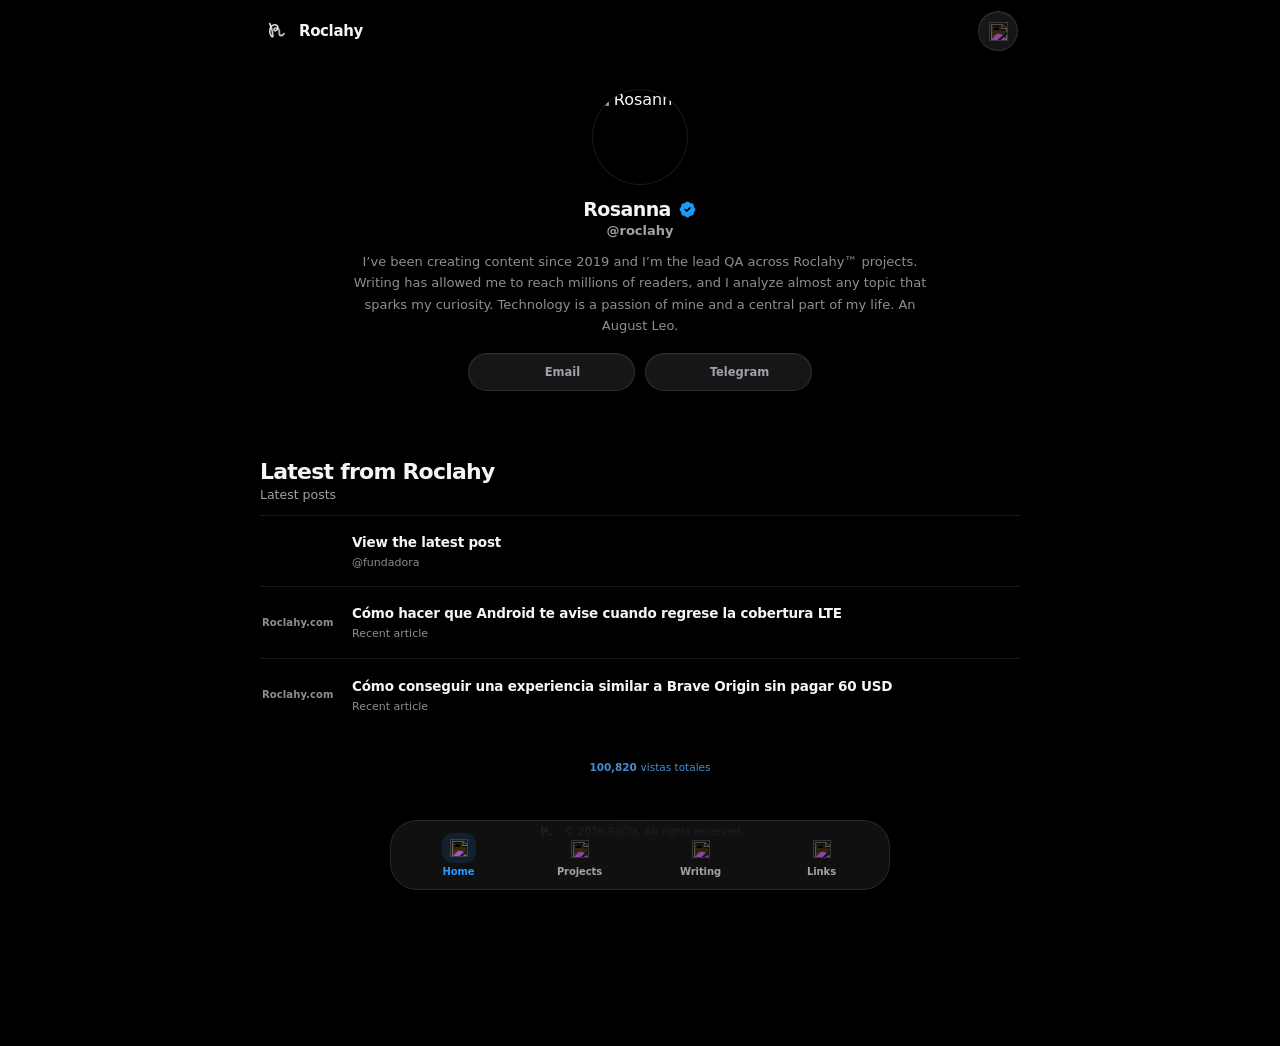
==== commit 128f0f5c: "fix(portfolio): make views count-up visibly run in viewport" ====
--- a/roclahy-preview-2026/index.html
+++ b/roclahy-preview-2026/index.html
@@ -1011,30 +1011,26 @@
 
     siteViewsState.animated=true;
     const target=siteViewsState.target;
-    const reduceMotion=window.matchMedia?.('(prefers-reduced-motion: reduce)')?.matches;
-
-    if(reduceMotion){
-      totalEl.textContent=formatSiteViews(target);
-      return;
-    }
-
-    const duration=1600;
-    const startedAt=performance.now();
-    totalEl.textContent='0';
-
-    const tick=(now)=>{
-      const progress=Math.min(1,(now-startedAt)/duration);
-      const eased=1-Math.pow(1-progress,4);
-      totalEl.textContent=formatSiteViews(Math.round(target*eased));
-
-      if(progress<1){
-        requestAnimationFrame(tick);
-      }else{
-        totalEl.textContent=formatSiteViews(target);
-      }
-    };
-
-    requestAnimationFrame(tick);
+    const duration=2400;
+
+    setTimeout(()=>{
+      const startedAt=performance.now();
+      totalEl.textContent='0';
+
+      const tick=(now)=>{
+        const progress=Math.min(1,(now-startedAt)/duration);
+        const eased=1-Math.pow(1-progress,3);
+        totalEl.textContent=formatSiteViews(Math.round(target*eased));
+
+        if(progress<1){
+          requestAnimationFrame(tick);
+        }else{
+          totalEl.textContent=formatSiteViews(target);
+        }
+      };
+
+      requestAnimationFrame(tick);
+    },300);
   }
 
   function observeSiteViews(){
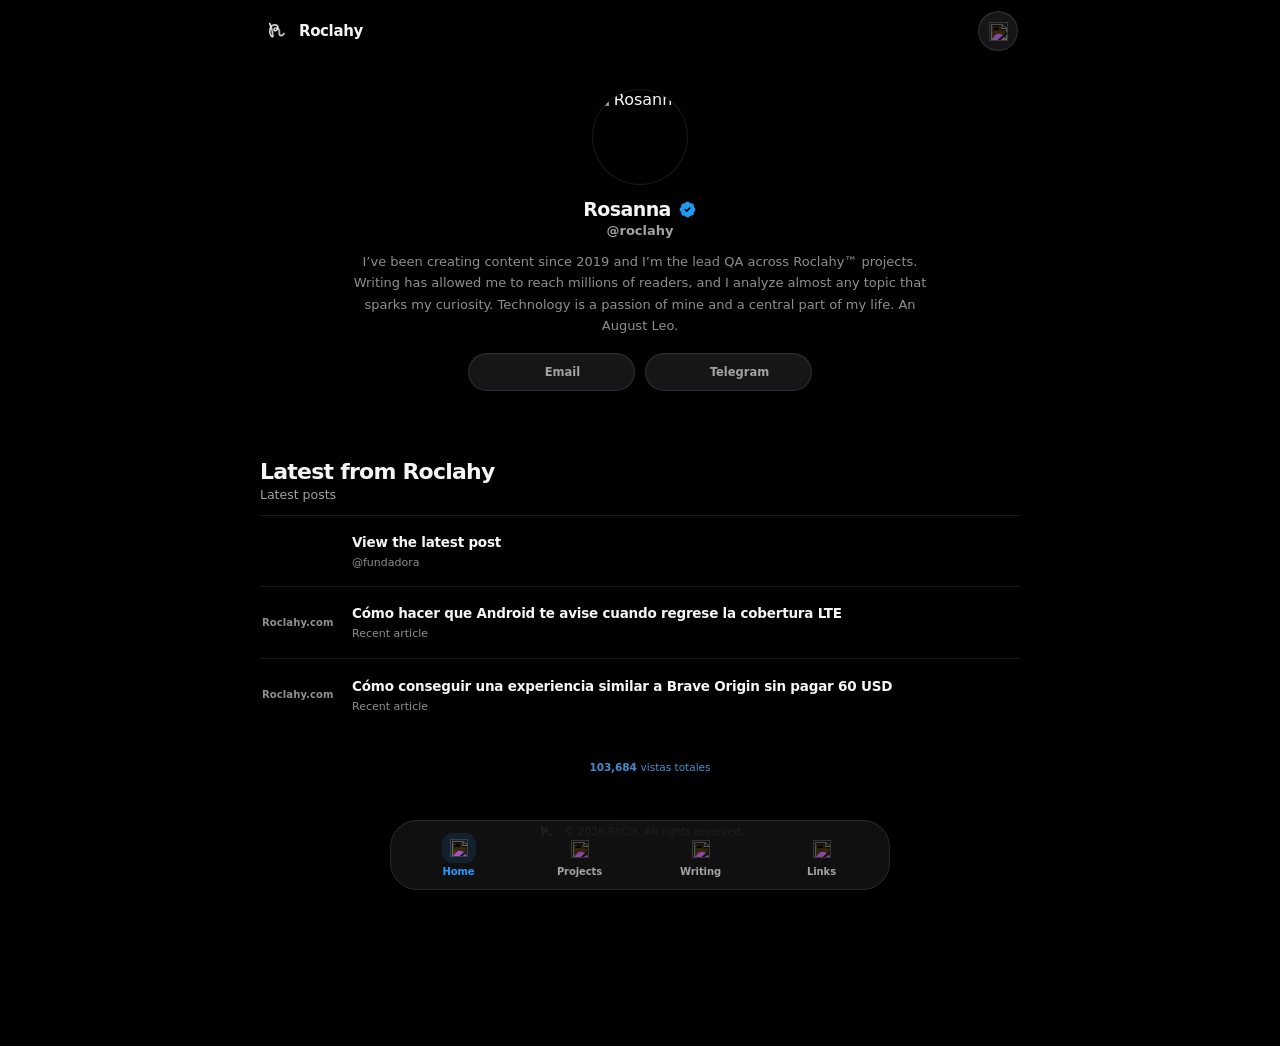
==== commit 64f31a4d: "fix(portfolio): load viewport views animation externally" ====
--- a/roclahy-preview-2026/index.html
+++ b/roclahy-preview-2026/index.html
@@ -995,94 +995,7 @@
   };
   runWhenIdle(loadPortfolioFeed,2200);
 
-  const siteViewsState={
-    target:118131,
-    ready:false,
-    visible:false,
-    animated:false
-  };
-
-  const formatSiteViews=(value)=>
-    new Intl.NumberFormat(locale==='en'?'en-US':'es-ES').format(value);
-
-  function animateSiteViews(){
-    const totalEl=document.getElementById('siteViewsTotal');
-    if(!totalEl || siteViewsState.animated || !siteViewsState.visible || !siteViewsState.ready) return;
-
-    siteViewsState.animated=true;
-    const target=siteViewsState.target;
-    const duration=2400;
-
-    setTimeout(()=>{
-      const startedAt=performance.now();
-      totalEl.textContent='0';
-
-      const tick=(now)=>{
-        const progress=Math.min(1,(now-startedAt)/duration);
-        const eased=1-Math.pow(1-progress,3);
-        totalEl.textContent=formatSiteViews(Math.round(target*eased));
-
-        if(progress<1){
-          requestAnimationFrame(tick);
-        }else{
-          totalEl.textContent=formatSiteViews(target);
-        }
-      };
-
-      requestAnimationFrame(tick);
-    },300);
-  }
-
-  function observeSiteViews(){
-    const metric=document.querySelector('.site-metric');
-    if(!metric) return;
-
-    if(!('IntersectionObserver' in window)){
-      siteViewsState.visible=true;
-      animateSiteViews();
-      return;
-    }
-
-    const observer=new IntersectionObserver((entries)=>{
-      const entry=entries[0];
-      if(!entry?.isIntersecting || entry.intersectionRatio<0.35) return;
-
-      siteViewsState.visible=true;
-      observer.disconnect();
-      animateSiteViews();
-    },{
-      threshold:[0,0.35,0.75]
-    });
-
-    observer.observe(metric);
-  }
-
-  async function loadSiteViews(){
-    const totalEl=document.getElementById('siteViewsTotal');
-    if(!totalEl) return;
-
-    try{
-      const res=await fetch('/api/views?count=1',{
-        method:'GET',
-        cache:'no-store',
-        credentials:'same-origin'
-      });
-      if(!res.ok) throw new Error('views');
-      const data=await res.json();
-      const total=Number(data?.total);
-      if(Number.isSafeInteger(total) && total>=118131){
-        siteViewsState.target=total;
-      }
-    }catch(_){
-      // Keep the imported Lnk.Bio baseline if the counter is unavailable.
-    }finally{
-      siteViewsState.ready=true;
-      animateSiteViews();
-    }
-  }
-
-  observeSiteViews();
-  runWhenIdle(loadSiteViews,1200);
+
 
   function show(name){
     panels.forEach(p=>p.hidden=p.dataset.panel!==name);
@@ -1118,5 +1031,6 @@
   });
 })();
 </script>
+<script src="assets/views-counter.js?v=20261004-1"></script>
 </body>
 </html>
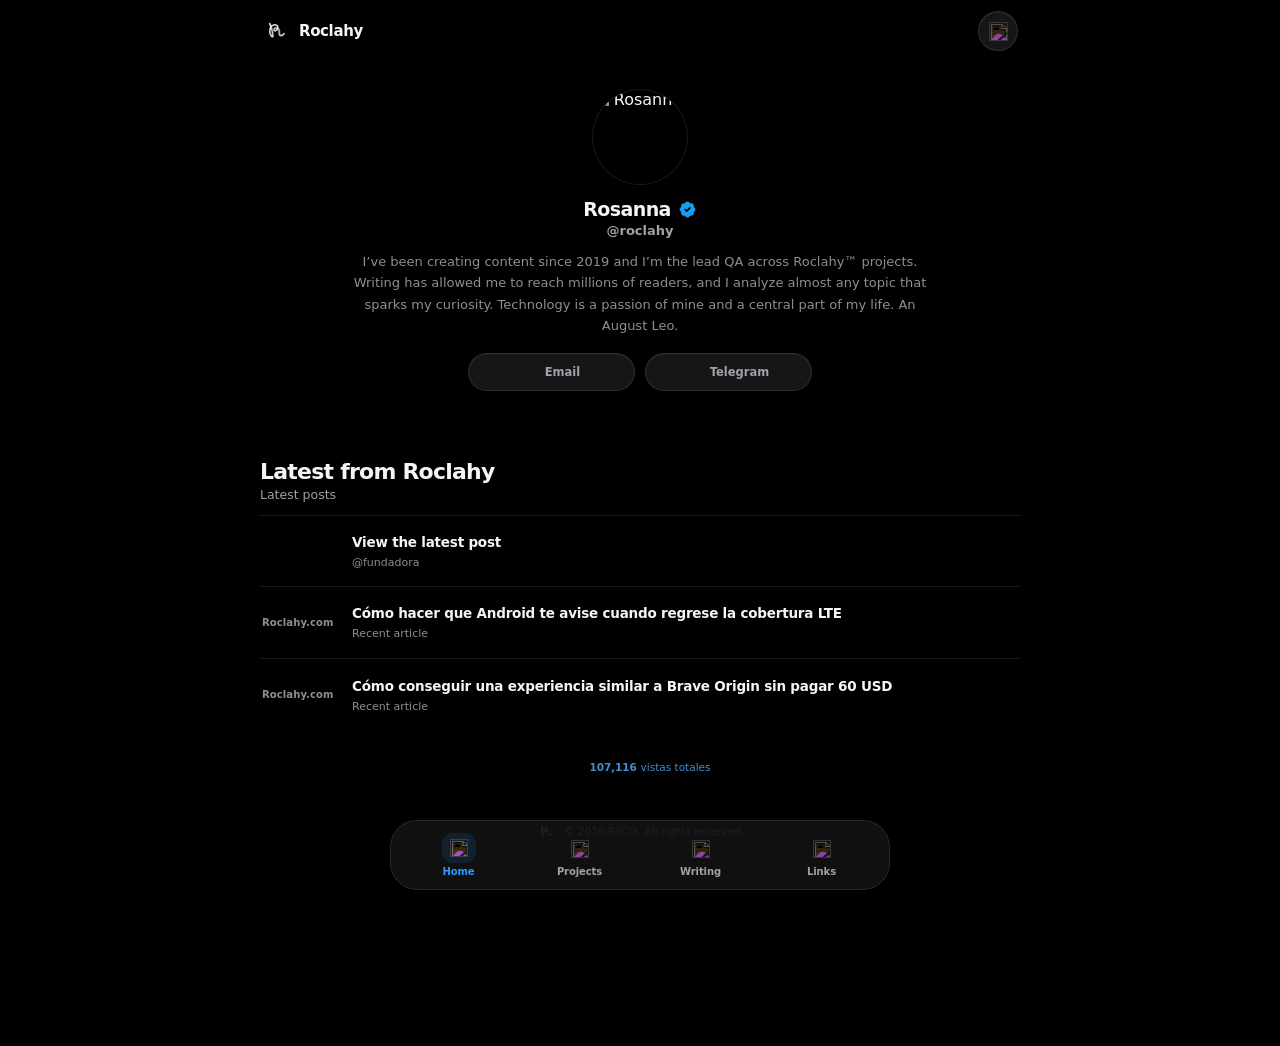
==== commit a8f6371d: "chore(portfolio): bust views animation cache" ====
--- a/roclahy-preview-2026/index.html
+++ b/roclahy-preview-2026/index.html
@@ -1031,6 +1031,6 @@
   });
 })();
 </script>
-<script src="assets/views-counter.js?v=20261004-1"></script>
+<script src="assets/views-counter.js?v=20261004-2"></script>
 </body>
 </html>
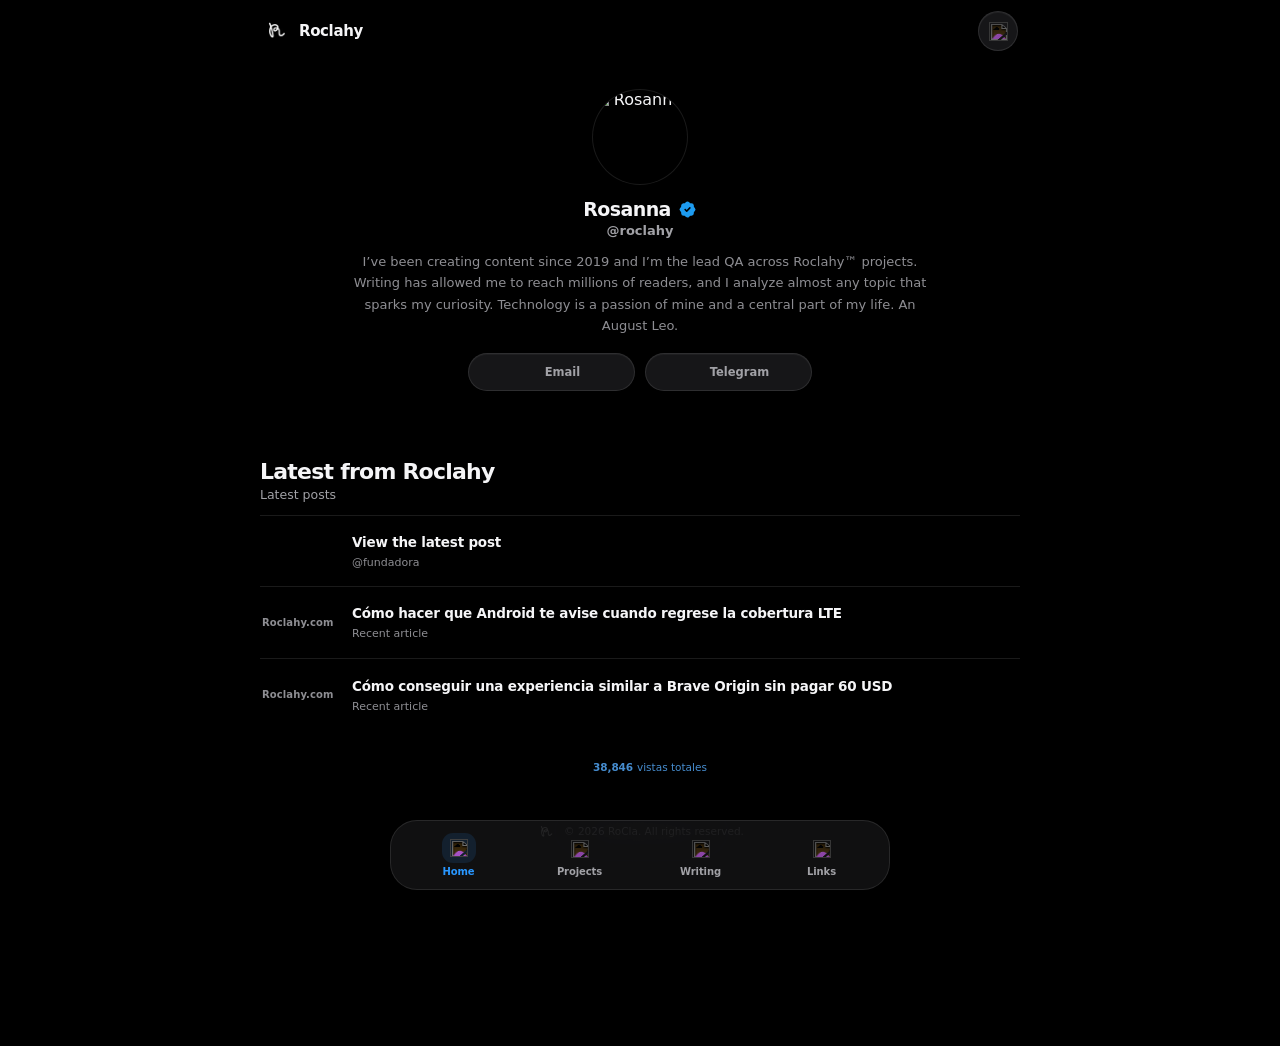
==== commit 925d1565: "Bump views counter asset version" ====
--- a/roclahy-preview-2026/index.html
+++ b/roclahy-preview-2026/index.html
@@ -1031,6 +1031,6 @@
   });
 })();
 </script>
-<script src="assets/views-counter.js?v=20261004-2"></script>
+<script src="assets/views-counter.js?v=20261005-1"></script>
 </body>
 </html>
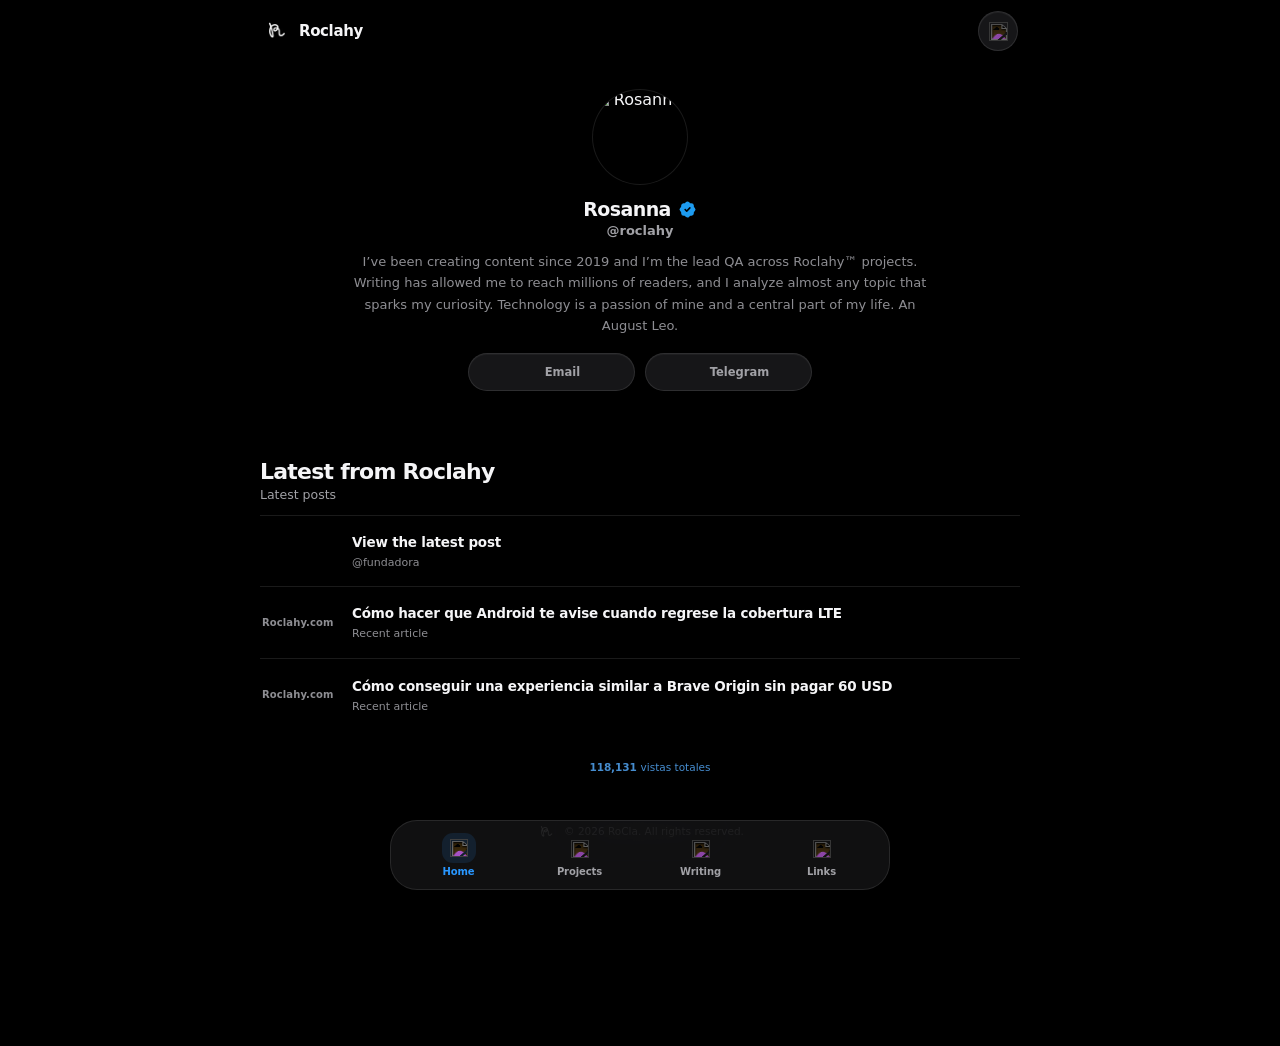
==== commit 6fb3bf1b: "Bump views counter script after scroll trigger fix" ====
--- a/roclahy-preview-2026/index.html
+++ b/roclahy-preview-2026/index.html
@@ -1031,6 +1031,6 @@
   });
 })();
 </script>
-<script src="assets/views-counter.js?v=20261005-1"></script>
+<script src="assets/views-counter.js?v=20261005-2"></script>
 </body>
 </html>
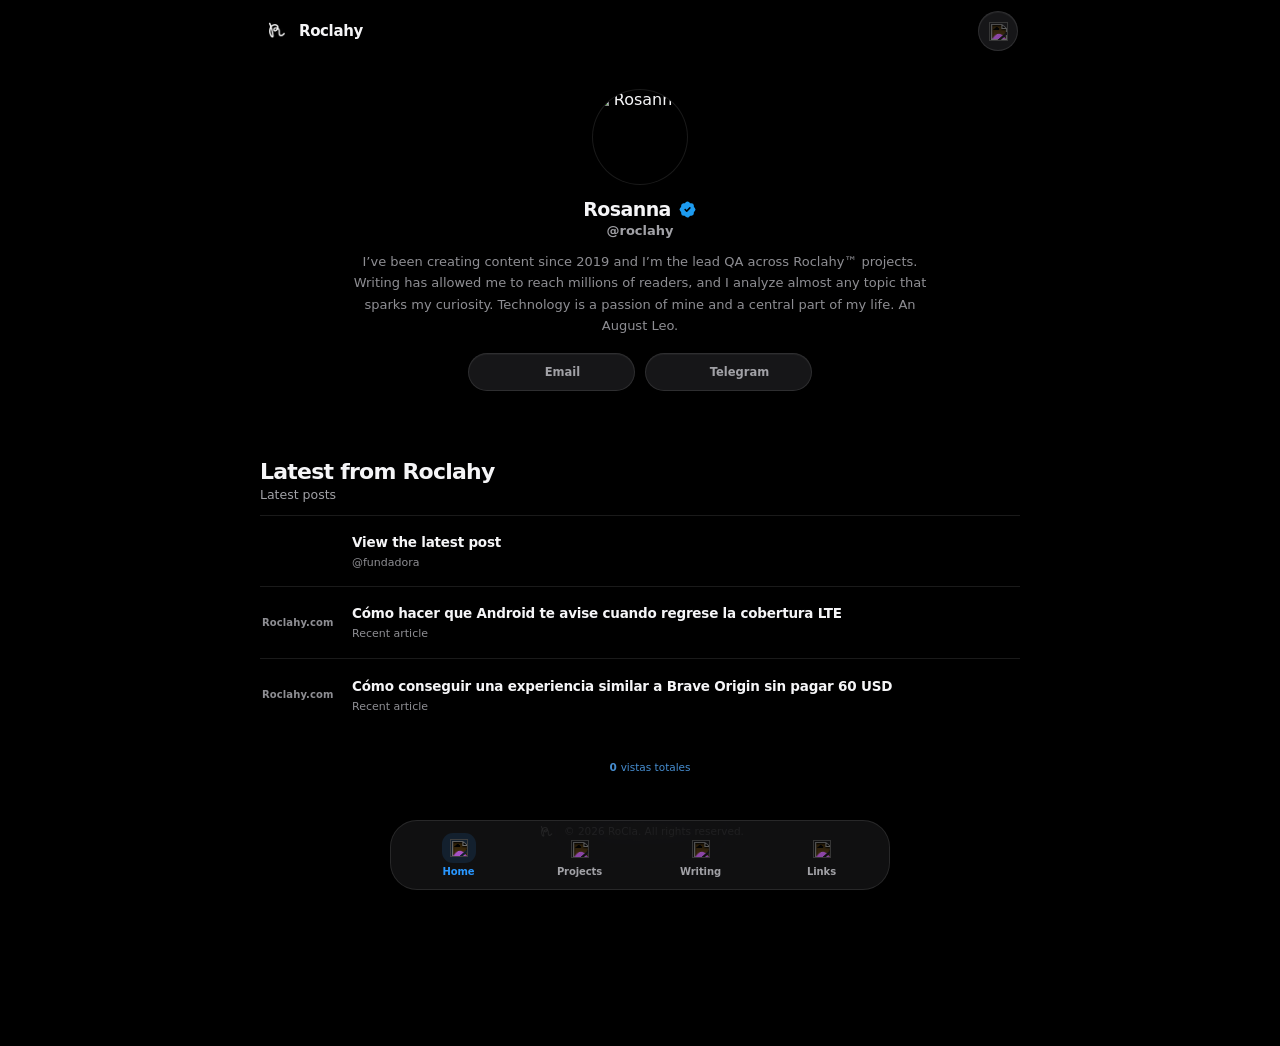
==== commit f63cb339: "Bump views counter script to v20261005-3" ====
--- a/roclahy-preview-2026/index.html
+++ b/roclahy-preview-2026/index.html
@@ -1031,6 +1031,6 @@
   });
 })();
 </script>
-<script src="assets/views-counter.js?v=20261005-2"></script>
+<script src="assets/views-counter.js?v=20261005-3"></script>
 </body>
 </html>
